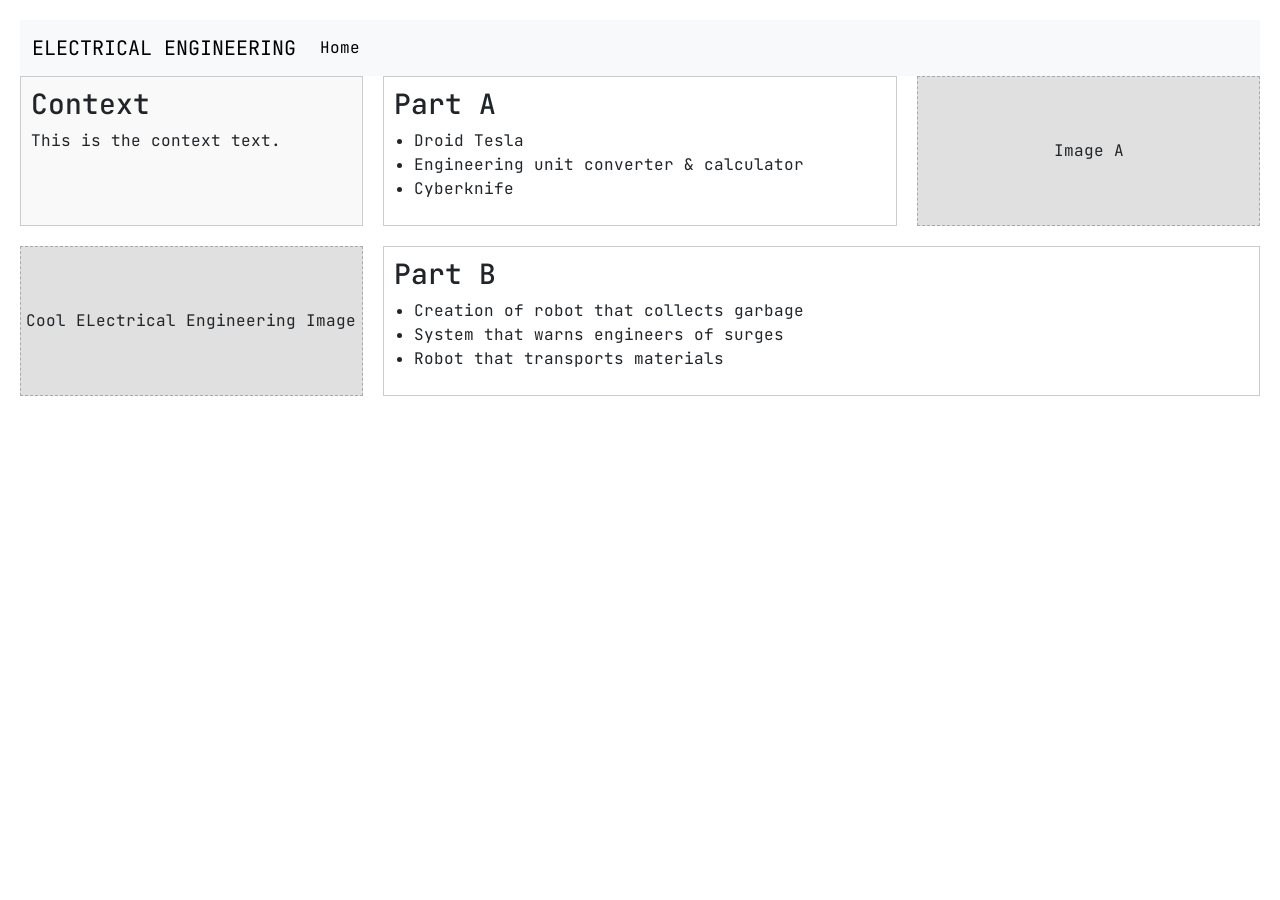
==== index.html @ 8404602d "Sun, May 3, 2026, 11:55 PM -04:00" ====
<!DOCTYPE html>
<html>
    <head>
         <script src="https://aframe.io/releases/1.7.1/aframe.min.js"></script>
        <!-- Required meta tags -->
         <link rel="preconnect" href="https://fonts.googleapis.com">
<link rel="preconnect" href="https://fonts.gstatic.com" crossorigin>
<link href="https://fonts.googleapis.com/css2?family=JetBrains+Mono:ital,wght@0,100..800;1,100..800&family=Londrina+Outline&family=Orbitron:wght@400..900&family=Oxanium:wght@200..800&family=Saira+Stencil+One&family=Syne:wght@400..800&display=swap" rel="stylesheet">

        <meta charset="utf-8">
        <meta name="viewport" content="width=device-width, initial-scale=1">

        <link href="https://cdn.jsdelivr.net/npm/bootstrap@5.3.0-alpha1/dist/css/bootstrap.min.css" rel="stylesheet" />
        <link href="style.css" rel="stylesheet" type="text/css" />

        <title> Title </title>

        <style>

            /* CSS */

        </style>

        <title>Title</title>
    </head>
    <body>
        <nav class="navbar navbar-expand-lg bg-body-tertiary">
  <div class="container-fluid">
    <a class="navbar-brand" href="#"> ELECTRICAL ENGINEERING</a>
    <button class="navbar-toggler" type="button" data-bs-toggle="collapse" data-bs-target="#navbarNav" aria-controls="navbarNav" aria-expanded="false" aria-label="Toggle navigation">
      <span class="navbar-toggler-icon"></span>
    </button>
    <div class="collapse navbar-collapse" id="navbarNav">
      <ul class="navbar-nav">
        <li class="nav-item">
          <a class="nav-link active" aria-current="page" href="#">Home</a>
        </li>
      </ul>
    </div>
  </div>
</nav>
        <!-- HTML -->
<div class="container-grid">
    <div class="context">
        <h3>Context</h3>
        <p>This is the context text.</p>
    </div>

    <div class="part-a">
        <h3>Part A</h3>
        <ul>
            <li>Droid Tesla</li>
            <li>Engineering unit converter & calculator</li>
            <li>Cyberknife</li>
        </ul>
    </div>

    <div class="image-a">Image A</div>
    <div class= "aframe-box">
      <div class="container mt-4">
  <div class="row justify-content-center">
    <div class="col-auto">
    <a-scene embedded style="width: 400px; height: 300px; container text-center;">
        <a-box position="0 0.5 0" width="2" height="0.2" depth="3" color="#606060"></a-box>
<!-- Right Back Wheel -->
<a-cylinder position="1 0.5 1" radius="0.4" height="0.1" rotation="0 0 90" color="black"></a-cylinder>
<!-- Left Back Wheel -->
 <a-cylinder position="-1 0.5 1" radius="0.4" height="0.1" rotation="0 0 90" color="black"></a-cylinder>
 <!-- Right Front Wheel -->
  <a-cylinder position="1 0.5 -1" radius="0.4" height="0.1" rotation="0 0 90" color="black"></a-cylinder>
  <!-- Left Front Wheel -->
   <a-cylinder position="-1 0.5 -1" radius="0.4" height="0.1" rotation="0 0 90" color="black"></a-cylinder>
   <!-- DAY 2-->
<!-- The outer part of the bin -->
<a-box position="0 1 -0.4" width="1.8" height="1.6" depth="1.4" color="#FFC65D"></a-box>
<!-- The "inside" of the bin (hollow look) -->
<a-box position="0 1.85 -0.4" width="1.6" height="0.1" depth="1.2" color="#222"></a-box>

<!-- DAY 2:EYES -->
<!-- Left Eye -->
<a-sphere position="-0.5 1.1 0.5" radius="0.15" color="white"></a-sphere>
<a-sphere position="-0.5 1.1 0.65" radius="0.06" color="red"></a-sphere>
<!-- Right Eye -->
<a-sphere position="0.3 1.1 0.5" radius="0.15" color="white"></a-sphere>
<a-sphere position="0.3 1.1 0.65" radius="0.06" color="red"></a-sphere>
<!-- DAY 3: COLLECTION ARM -->

  <!-- The long arm -->
  <a-box position="0 0.6 1.6" width="0.3" height="0.15" depth="1.2" color="yellow" ></a-box>

  <!-- The hand (gripper) -->
  <a-box position="0 0.5 2.3" width="0.9" height="0.15" depth="0.3" color="black"></a-box>


      <a-sky color="white"></a-sky>
      <a-camera position="0 2 6"></a-camera>
    </a-scene>
    </div>
    </div>
    </div>
</div>

    <div class="image-b"> Cool ELectrical Engineering Image</div>


    <div class="part-b">
        <h3>Part B</h3>
        <ul>
            <li>Creation of robot that collects garbage</li>
            <li>System that warns engineers of surges</li>
            <li>Robot that transports materials</li>
        </ul>
    </div>
</div>

        <script src="https://cdn.jsdelivr.net/npm/bootstrap@5.3.0-alpha1/dist/js/bootstrap.bundle.min.js"></script>
        <!-- <script src="script.js"></script> -->
        <script>
            // JS


        </script>
    </body>
</html>
---- style.css ----
body {
            font-family: 'JetBrains Mono', monospace;
            margin: 20px;
        }

        .container-grid {
            display: grid;
            grid-template-columns: 2fr 3fr 2fr;
            grid-template-rows: auto auto;
            gap: 20px;
        }

        .context {
            grid-column: 1 / 2;
            grid-row: 1 / 2;
            background-color: #f9f9f9;
            padding: 10px;
            border: 1px solid #ccc;
        }

        .part-a {
            grid-column: 2 / 3;
            grid-row: 1 / 2;
            padding: 10px;
            border: 1px solid #ccc;
        }

        .image-a {
            grid-column: 3 / 4;
            grid-row: 1 / 2;
            background-color: #e0e0e0;
            min-height: 150px;
            display: flex;
            justify-content: center;
            align-items: center;
            border: 1px dashed #aaa;
        }

        .image-b {
            grid-column: 1 / 2;
            grid-row: 2 / 3;
            background-color: #e0e0e0;
            min-height: 150px;
            display: flex;
            justify-content: center;
            align-items: center;
            border: 1px dashed #aaa;
        }

        .part-b {
            grid-column: 2 / 4;
            grid-row: 2 / 3;
            padding: 10px;
            border: 1px solid #ccc;
        }

        ul {
            margin: 0;
            padding-left: 20px;
        }
        .aframe-box {
             display: flex;
             justify-content: center;

        }
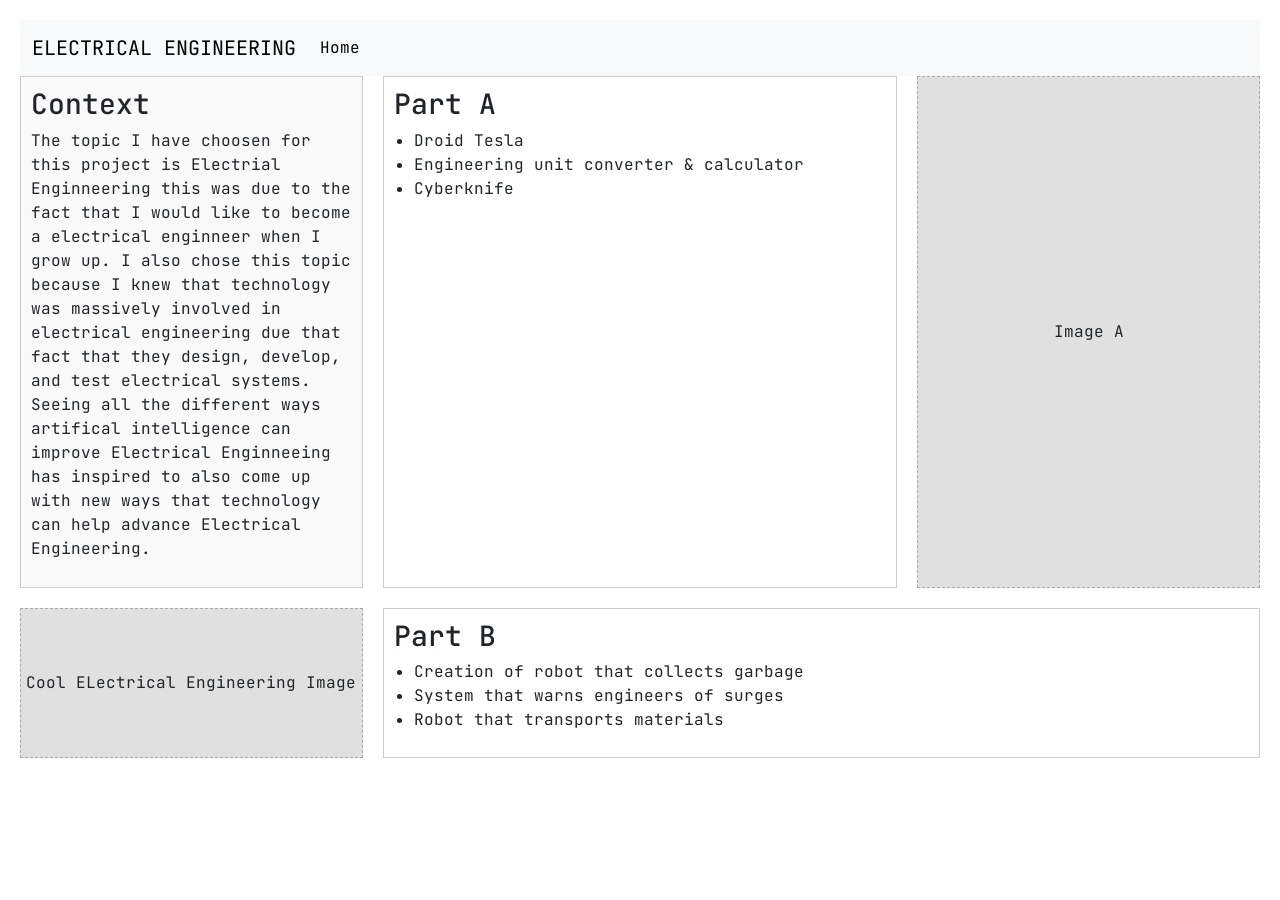
==== commit 6b9df57c: "finished context" ====
--- a/index.html
+++ b/index.html
@@ -43,7 +43,7 @@
 <div class="container-grid">
     <div class="context">
         <h3>Context</h3>
-        <p>This is the context text.</p>
+        <p>The topic I have choosen for this project is Electrial Enginneering this was due to the fact that I would like to become a electrical enginneer when I grow up. I also chose this topic because I knew that technology was massively involved in electrical engineering due that fact that they design, develop, and test electrical systems. Seeing all the different ways artifical intelligence can improve Electrical Enginneeing has inspired to also come up with new ways that technology can help advance Electrical Engineering.</p>
     </div>
 
     <div class="part-a">
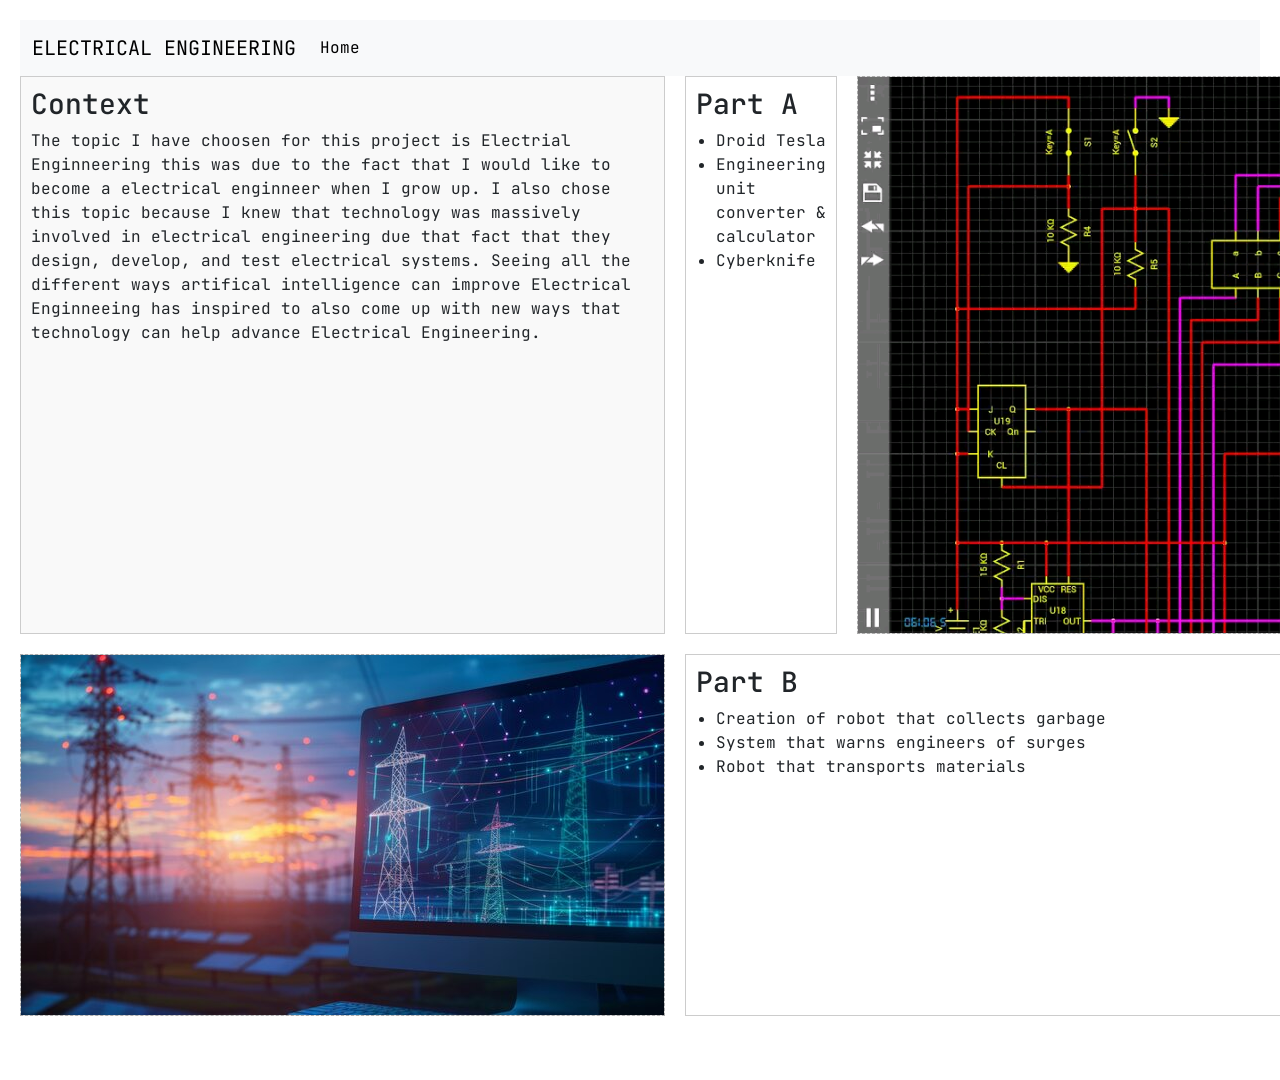
==== commit 27af0790: "added images" ====
--- a/index.html
+++ b/index.html
@@ -55,7 +55,9 @@
         </ul>
     </div>
 
-    <div class="image-a">Image A</div>
+    <div class="image-a">
+<img src="droidtesla.png" alt=" How the system looks like">
+</div>
     <div class= "aframe-box">
       <div class="container mt-4">
   <div class="row justify-content-center">
@@ -100,7 +102,9 @@
     </div>
 </div>
 
-    <div class="image-b"> Cool ELectrical Engineering Image</div>
+    <div class="image-b">
+        <img src="electrical-engineering.jpg" alt="Cool photo showing what electrical engineering is">
+    </div>
 
 
     <div class="part-b">
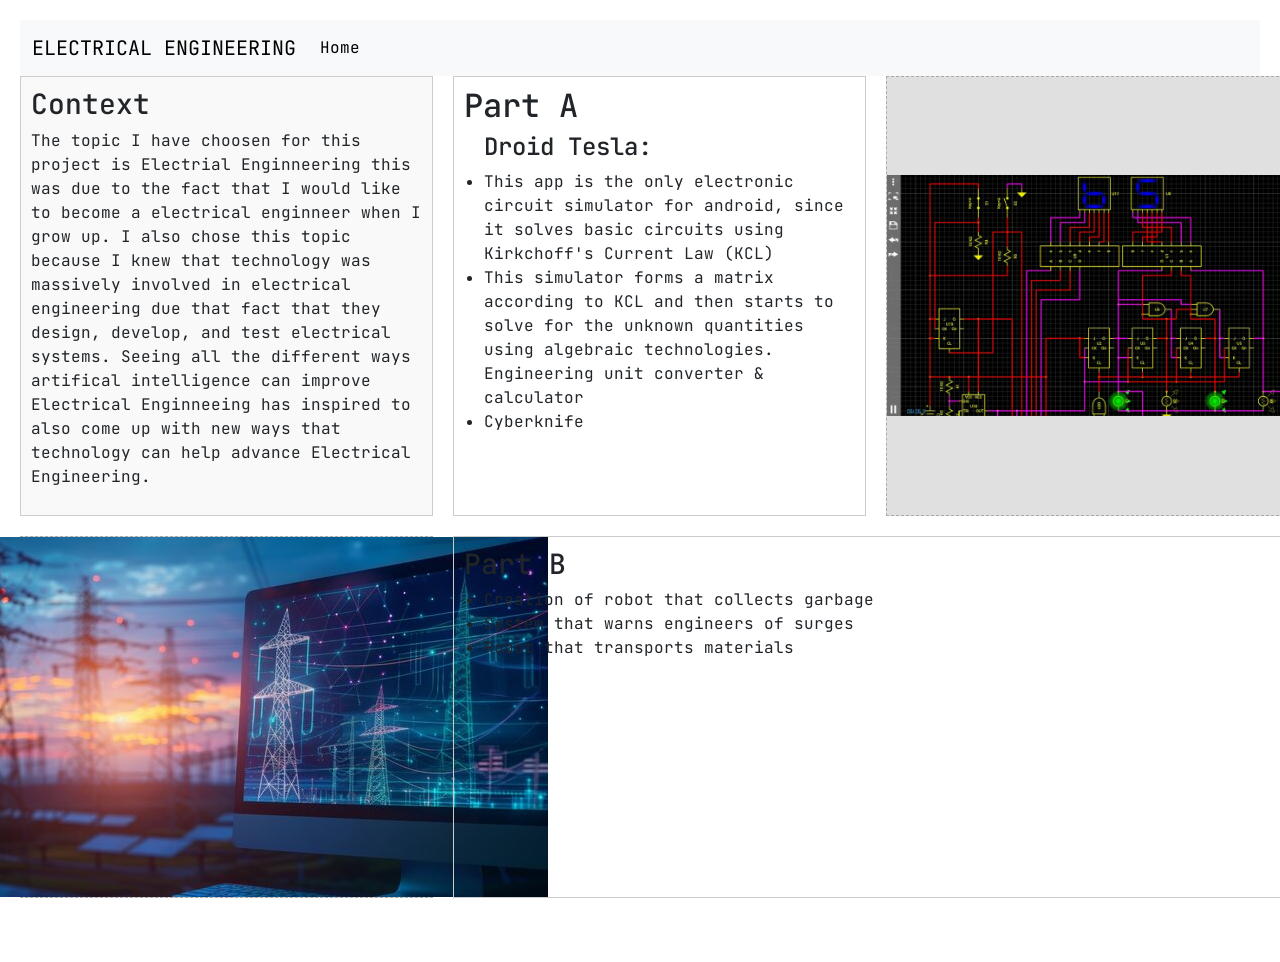
==== commit 49486684: "Mon, May 4, 2026, 12:13 PM -04:00" ====
--- a/index.html
+++ b/index.html
@@ -47,16 +47,18 @@
     </div>
 
     <div class="part-a">
-        <h3>Part A</h3>
+        <h2>Part A</h2>
         <ul>
-            <li>Droid Tesla</li>
-            <li>Engineering unit converter & calculator</li>
+            <h4>Droid Tesla:</h4>
+            <li> This app is the only electronic circuit simulator for android, since it solves basic circuits using Kirkchoff's Current Law (KCL)</li>
+            <li>This simulator forms a matrix according to KCL and then starts to solve for the unknown quantities using algebraic technologies.</li>
+            <p2>Engineering unit converter & calculator</li>
             <li>Cyberknife</li>
         </ul>
     </div>
 
     <div class="image-a">
-<img src="droidtesla.png" alt=" How the system looks like">
+<img class="droid-telsa-image" src="droidtesla.png" alt=" How the system looks like">
 </div>
     <div class= "aframe-box">
       <div class="container mt-4">
--- a/style.css
+++ b/style.css
@@ -5,7 +5,7 @@
 
         .container-grid {
             display: grid;
-            grid-template-columns: 2fr 3fr 2fr;
+            grid-template-columns: 33.33% 33.3% 33.3%;
             grid-template-rows: auto auto;
             gap: 20px;
         }
@@ -34,6 +34,10 @@
             justify-content: center;
             align-items: center;
             border: 1px dashed #aaa;
+        }
+        .droid-telsa-image {
+            width: 100%;
+            height: auto;
         }
 
         .image-b {
@@ -65,4 +69,3 @@
         }
 
 
-
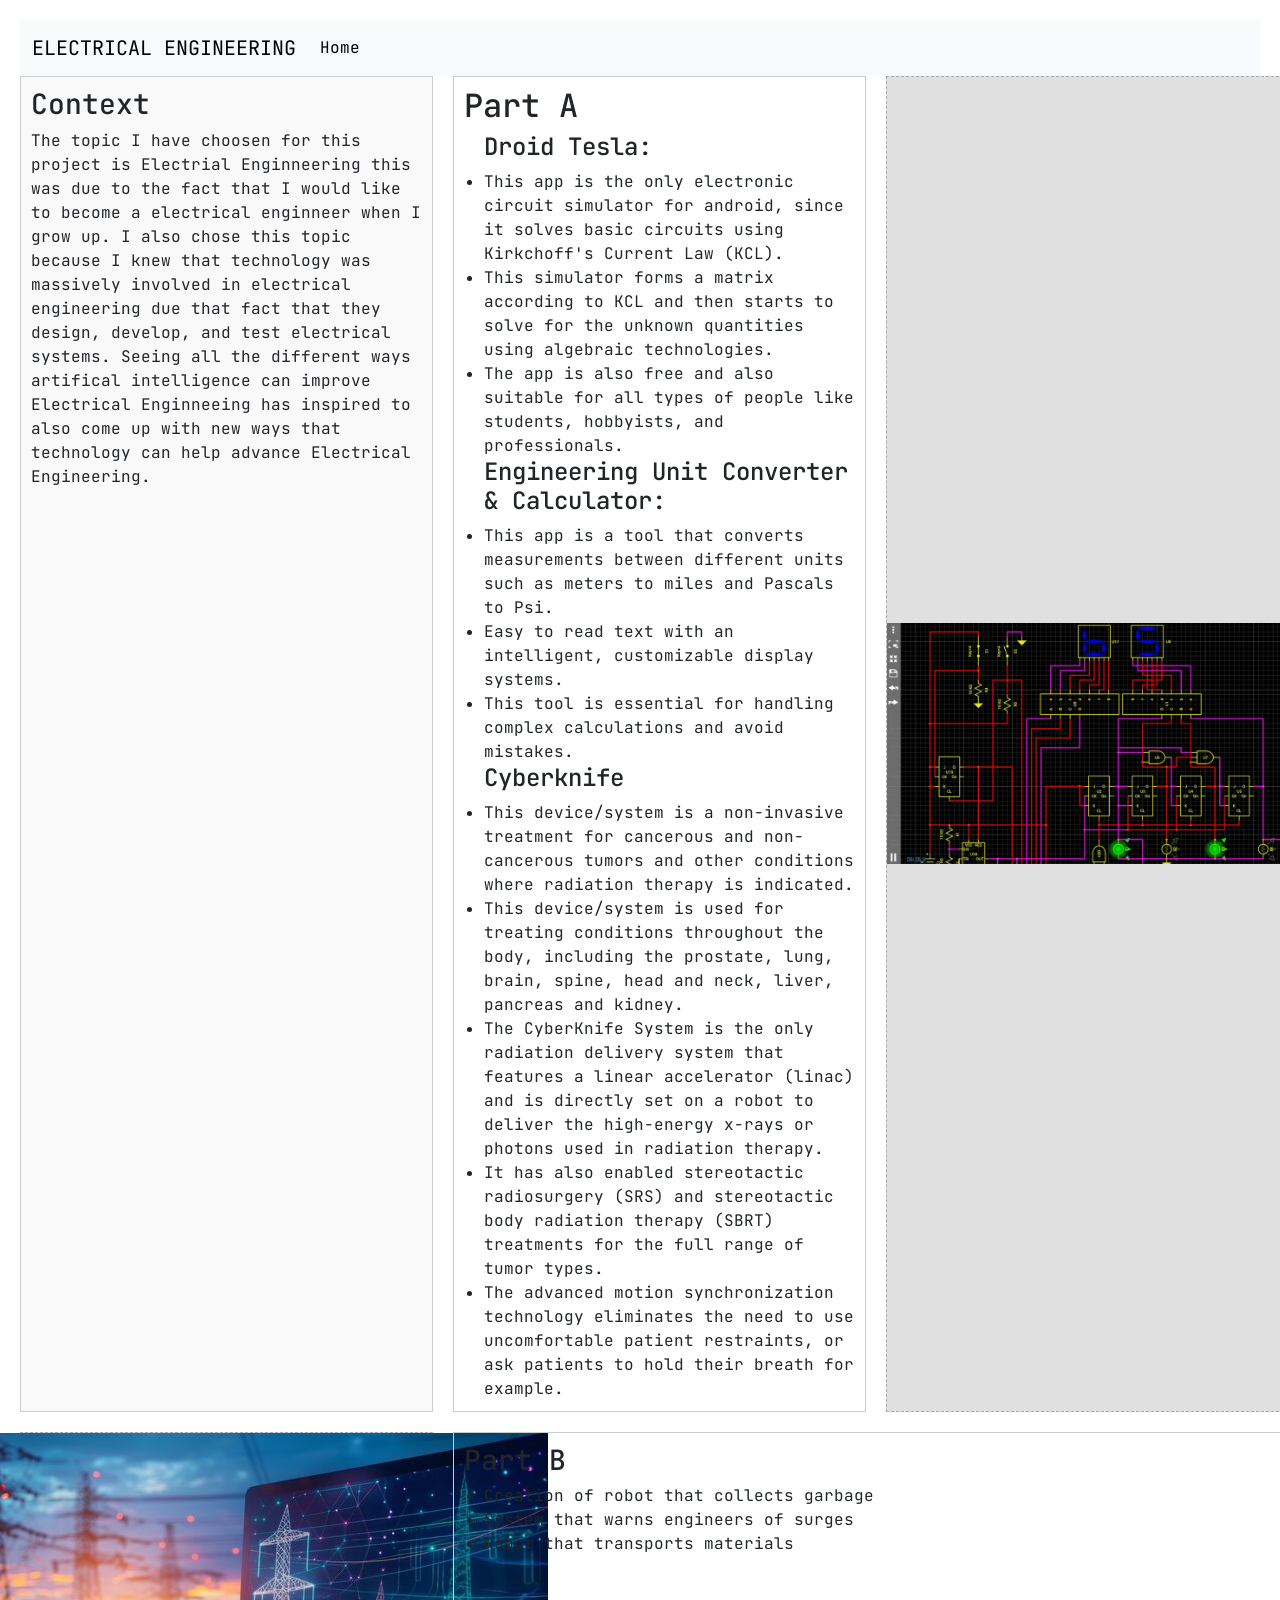
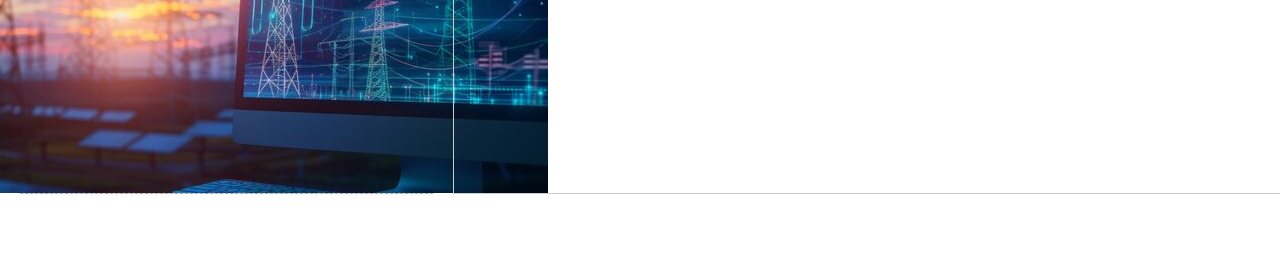
==== commit 2f50f062: "finished Part A and need to finish part B" ====
--- a/index.html
+++ b/index.html
@@ -50,10 +50,19 @@
         <h2>Part A</h2>
         <ul>
             <h4>Droid Tesla:</h4>
-            <li> This app is the only electronic circuit simulator for android, since it solves basic circuits using Kirkchoff's Current Law (KCL)</li>
+            <li> This app is the only electronic circuit simulator for android, since it solves basic circuits using Kirkchoff's Current Law (KCL).</li>
             <li>This simulator forms a matrix according to KCL and then starts to solve for the unknown quantities using algebraic technologies.</li>
-            <p2>Engineering unit converter & calculator</li>
-            <li>Cyberknife</li>
+            <li> The app is also free and also suitable for all types of people like students, hobbyists, and professionals.</li>
+            <h4>Engineering Unit Converter & Calculator:</h4>
+            <li>This app is a tool that converts measurements between different units such as meters to miles and Pascals to Psi.</li>
+            <li> Easy to read text with an intelligent, customizable display systems.</li>
+            <li>This tool is essential for handling complex calculations and avoid mistakes.</li>
+            <h4>Cyberknife</h4>
+            <li> This device/system is a non-invasive treatment for cancerous and non-cancerous tumors and other conditions where radiation therapy is indicated.</li>
+            <li>This device/system is used for treating conditions throughout the body, including the prostate, lung, brain, spine, head and neck, liver, pancreas and kidney.</li>
+            <li>The CyberKnife System is the only radiation delivery system that features a linear accelerator (linac) and is directly set on a robot to deliver the high-energy x-rays or photons used in radiation therapy.</li>
+            <li>It has also enabled stereotactic radiosurgery (SRS) and stereotactic body radiation therapy (SBRT) treatments for the full range of tumor types.</li>
+            <li>The advanced motion synchronization technology eliminates the need to use uncomfortable patient restraints, or ask patients to hold their breath for example.</li>
         </ul>
     </div>
 
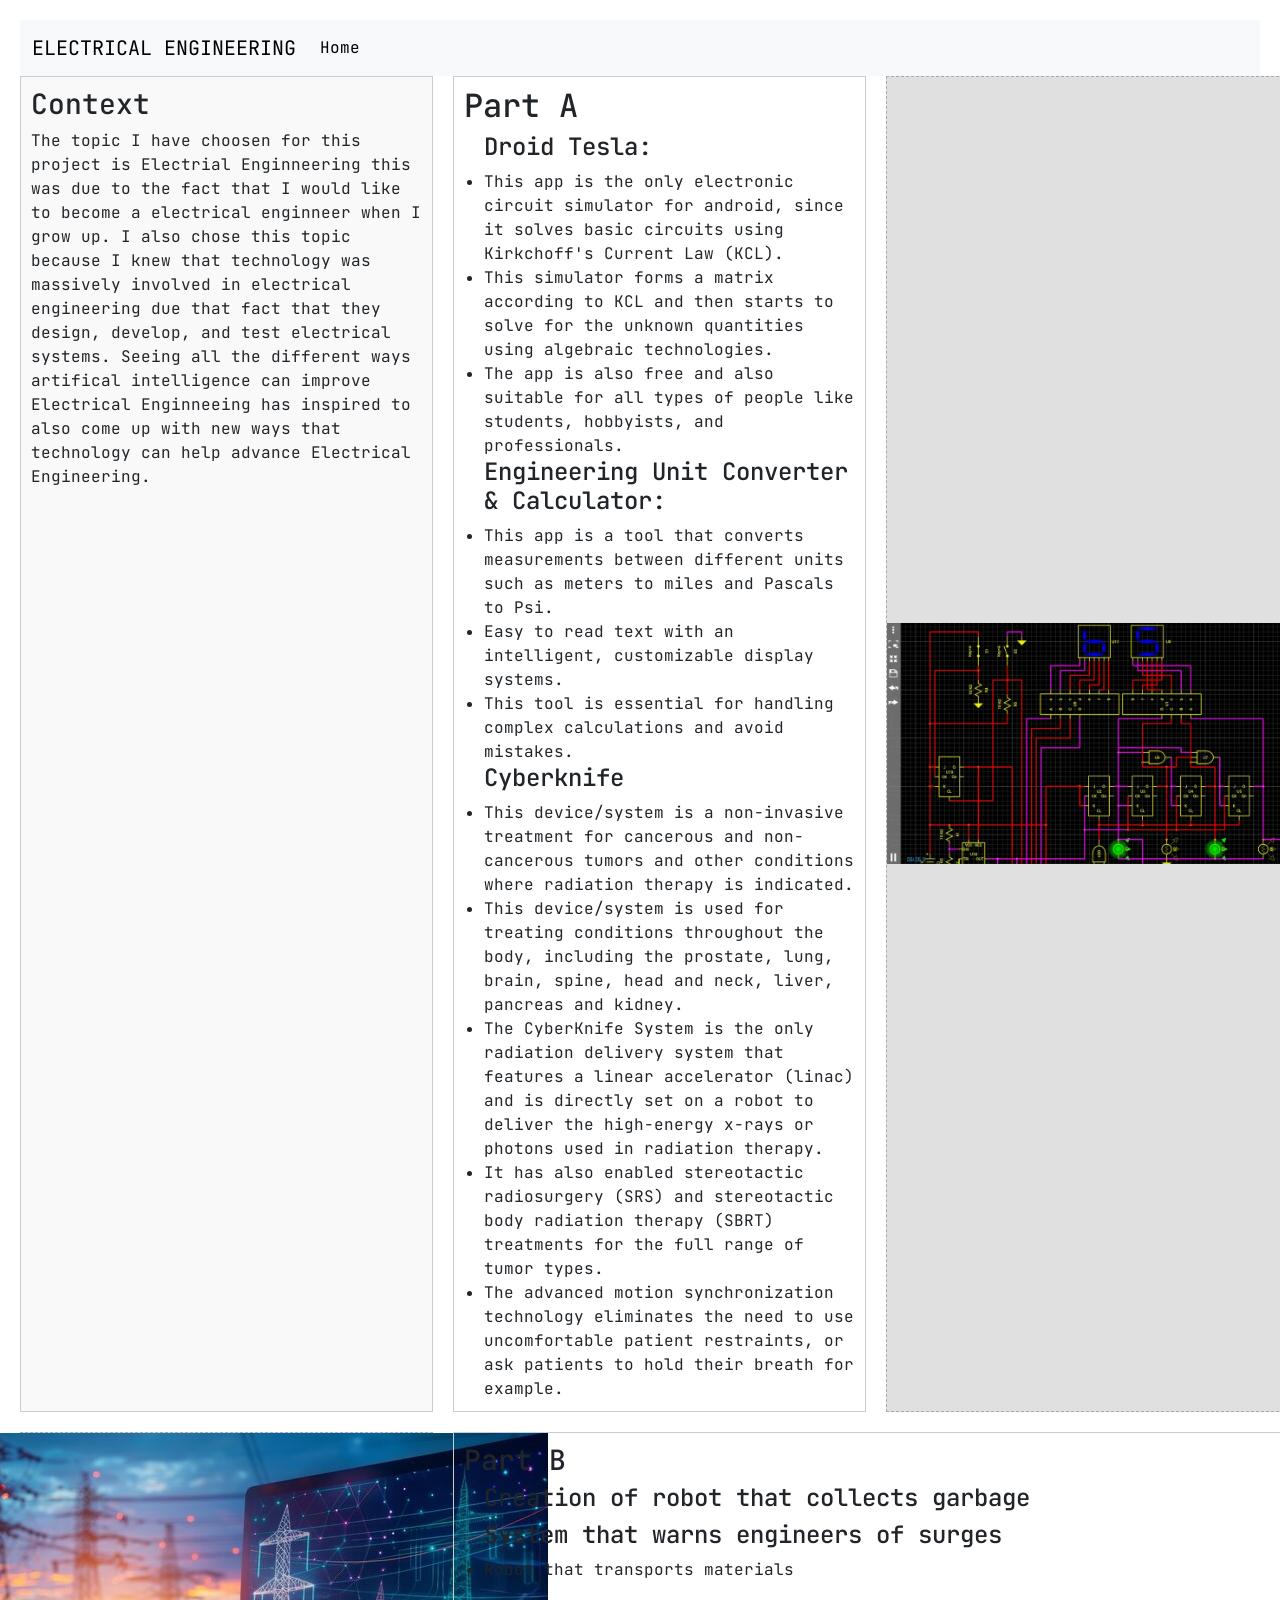
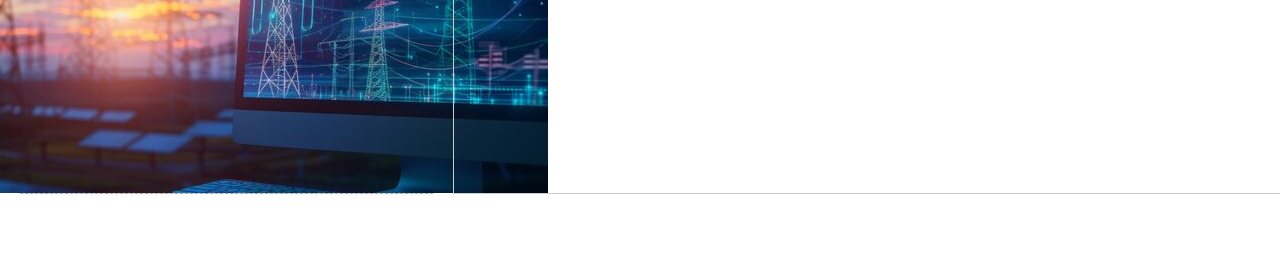
==== commit 2f6bd176: "Sun, May 10, 2026, 3:17 PM -04:00" ====
--- a/index.html
+++ b/index.html
@@ -121,8 +121,8 @@
     <div class="part-b">
         <h3>Part B</h3>
         <ul>
-            <li>Creation of robot that collects garbage</li>
-            <li>System that warns engineers of surges</li>
+            <h4>Creation of robot that collects garbage</h4>
+            <h4>System that warns engineers of surges</h4>
             <li>Robot that transports materials</li>
         </ul>
     </div>
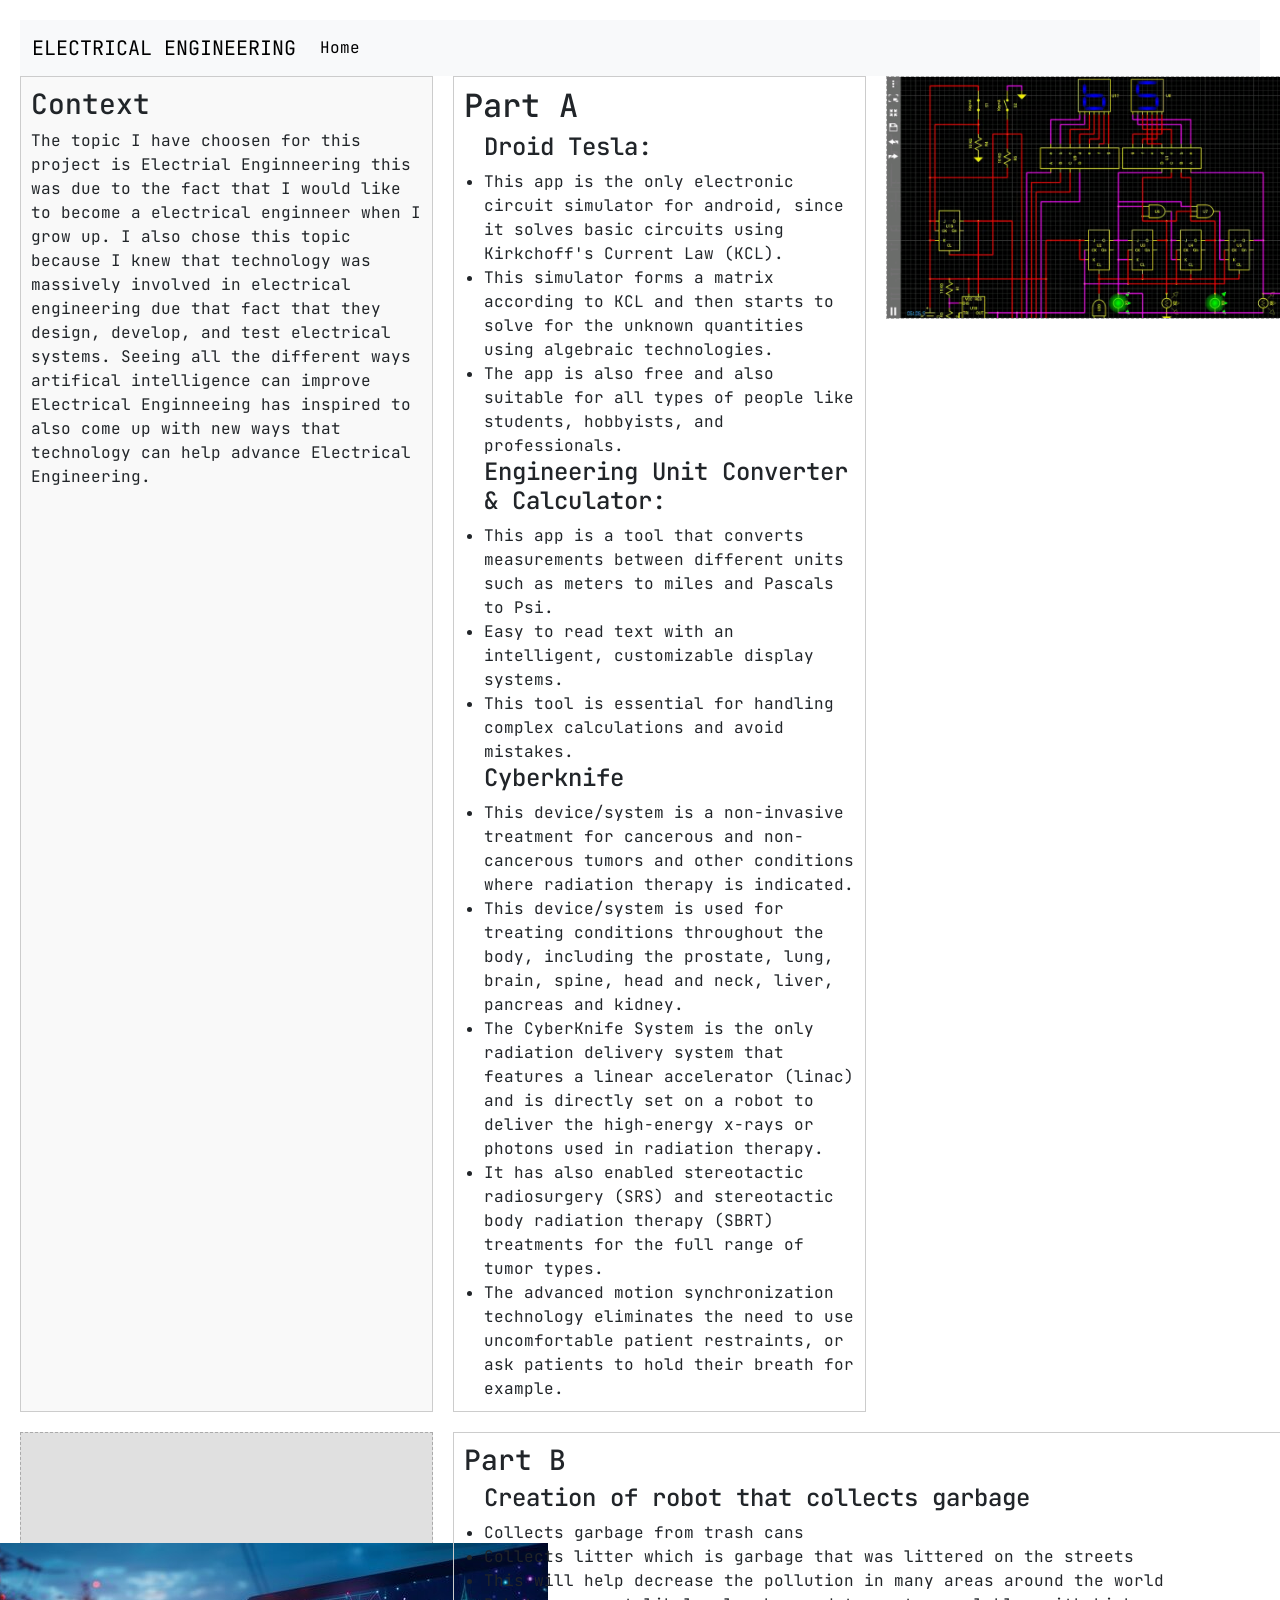
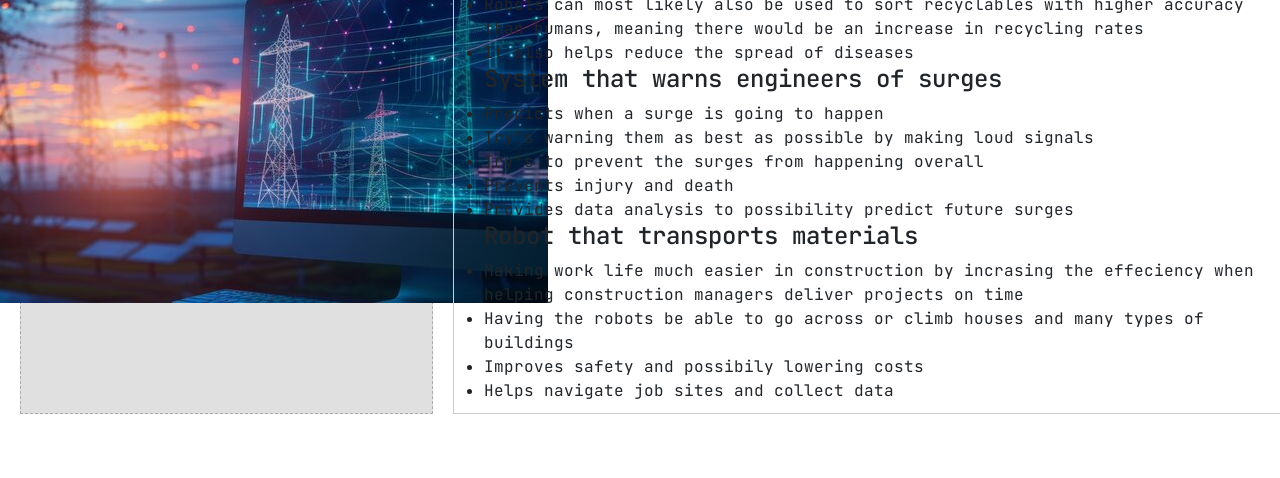
==== commit 7363c10a: "Sun, May 10, 2026, 7:48 PM -04:00" ====
--- a/index.html
+++ b/index.html
@@ -122,8 +122,22 @@
         <h3>Part B</h3>
         <ul>
             <h4>Creation of robot that collects garbage</h4>
+            <li> Collects garbage from trash cans</li>
+            <li> Collects litter which is garbage that was littered on the streets</li>
+            <li> This will help decrease the pollution in many areas around the world </li>
+  <li>Robots can most likely also be used to sort recyclables with higher accuracy than humans, meaning there would be an increase in recycling rates </li>
+  <li>It also helps reduce the spread of diseases</li>
             <h4>System that warns engineers of surges</h4>
-            <li>Robot that transports materials</li>
+            <li>Predicts when a surge is going to happen</li>
+            <li> Try's warning them as best as possible by making loud signals</li>
+            <li>Try's to prevent the surges from happening overall</li>
+            <li>Prevents injury and death</li>
+            <li> Provides data analysis to possibility predict future surges</li>
+            <h4>Robot that transports materials</h4>
+            <li> Making work life much easier in construction by incrasing the effeciency when helping construction managers deliver projects on time</li>
+            <li> Having the robots be able to go across or climb houses and many types of buildings</li>
+            <li> Improves safety and possibily lowering costs</li>
+            <li> Helps navigate job sites and collect data</li>
         </ul>
     </div>
 </div>
--- a/style.css
+++ b/style.css
@@ -25,7 +25,9 @@
             border: 1px solid #ccc;
         }
 
-        .image-a {
+        .droid-telsa-image {
+            width: 100%;
+            height: auto;
             grid-column: 3 / 4;
             grid-row: 1 / 2;
             background-color: #e0e0e0;
@@ -34,10 +36,6 @@
             justify-content: center;
             align-items: center;
             border: 1px dashed #aaa;
-        }
-        .droid-telsa-image {
-            width: 100%;
-            height: auto;
         }
 
         .image-b {
@@ -49,6 +47,7 @@
             justify-content: center;
             align-items: center;
             border: 1px dashed #aaa;
+            object-fit: cover;
         }
 
         .part-b {
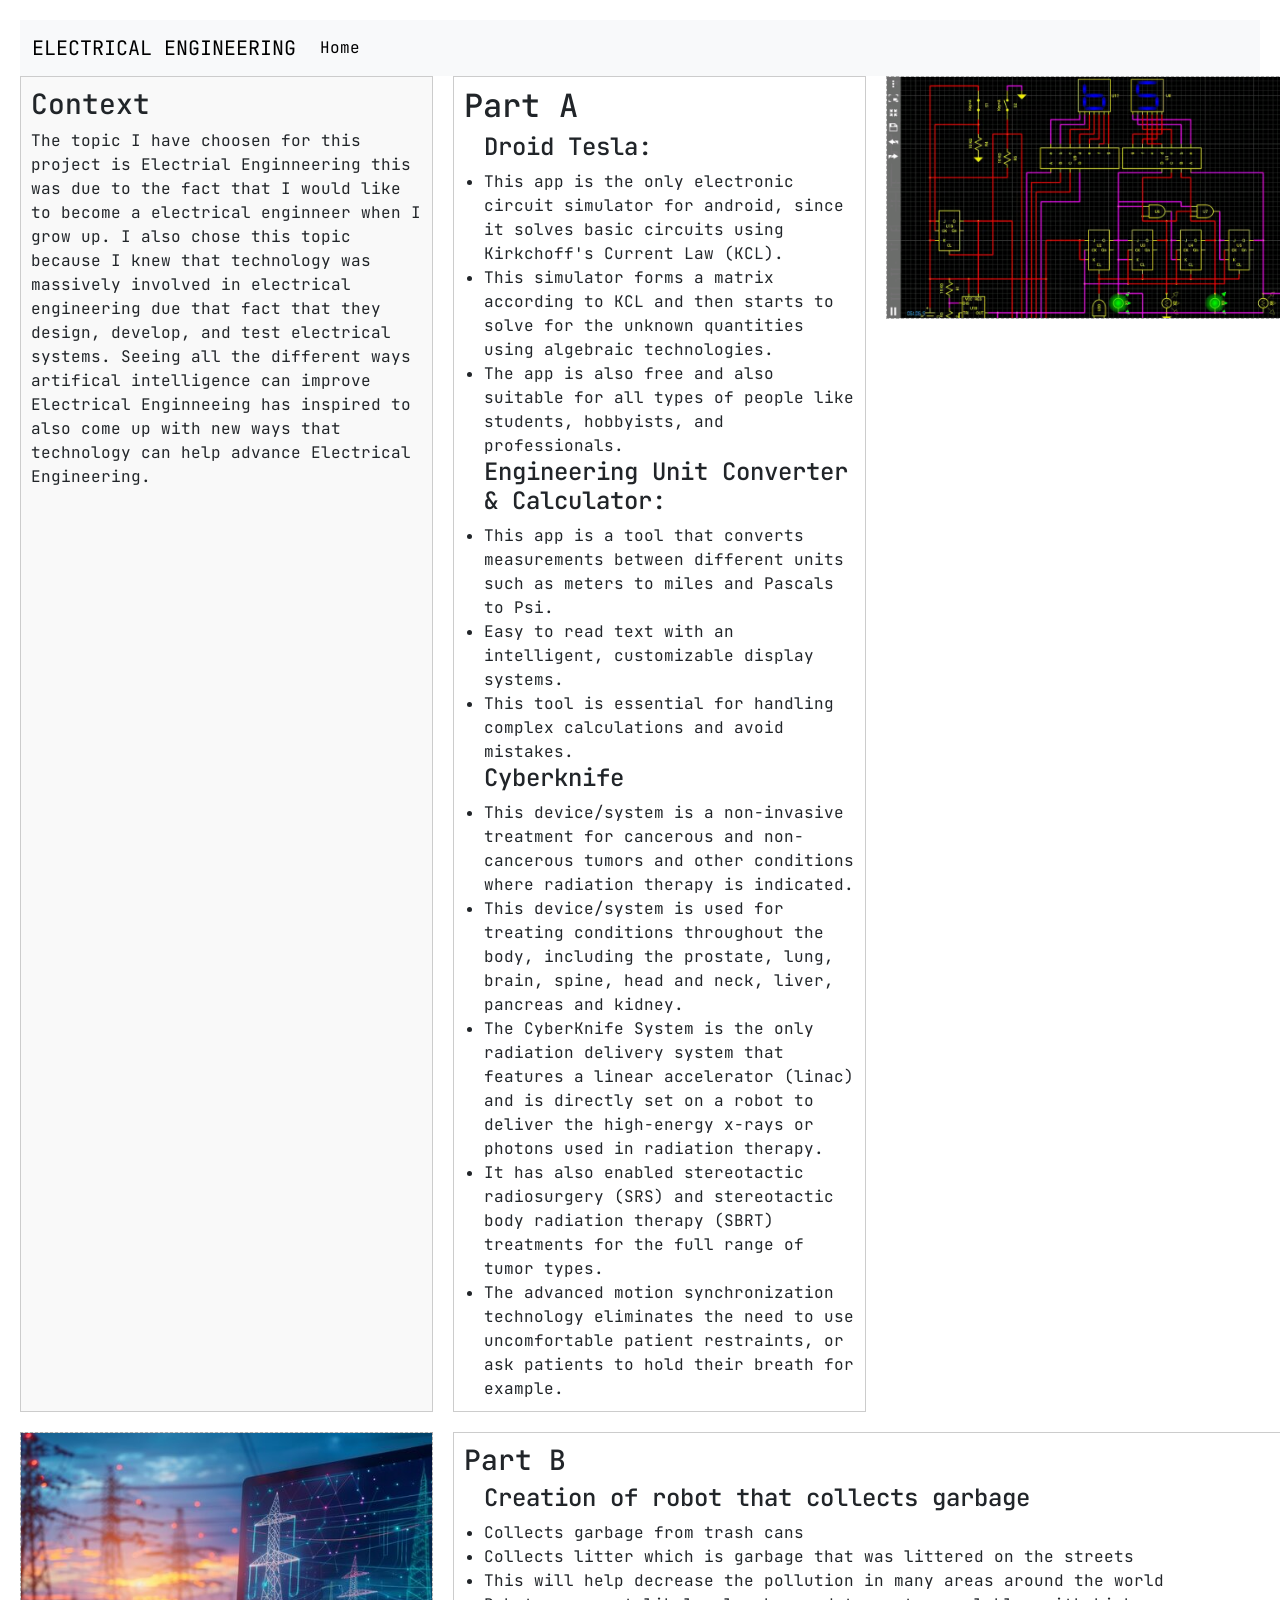
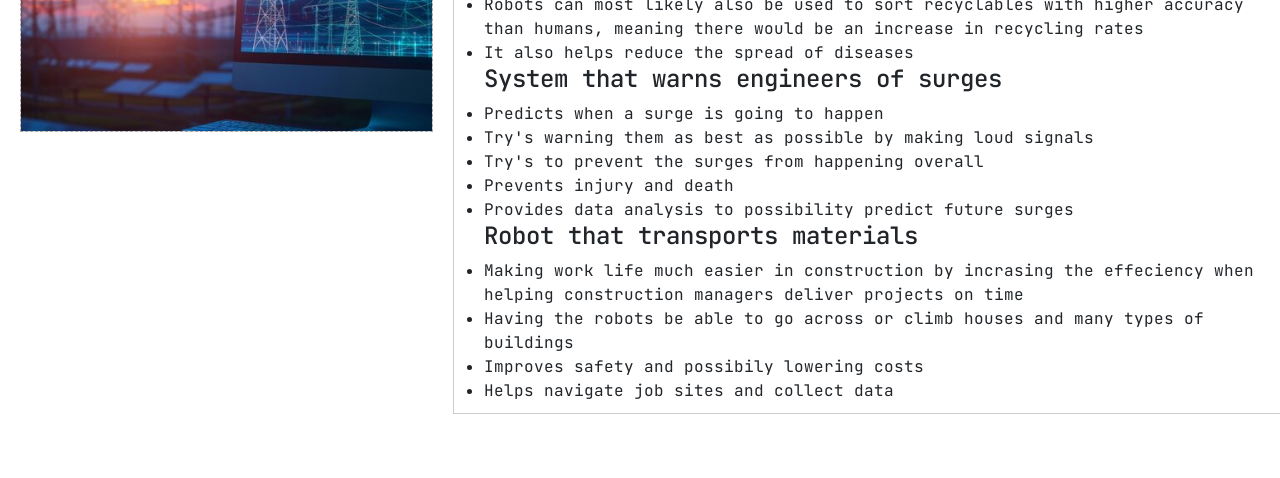
==== commit 74a1c50a: "Tue, May 12, 2026, 9:07 AM -04:00" ====
--- a/index.html
+++ b/index.html
@@ -33,7 +33,7 @@
     <div class="collapse navbar-collapse" id="navbarNav">
       <ul class="navbar-nav">
         <li class="nav-item">
-          <a class="nav-link active" aria-current="page" href="#">Home</a>
+          <a class="nav-link active" aria-current="page" href="https://ethanl6877.github.io/sep10-freedom-project/2nd.html">Home</a>
         </li>
       </ul>
     </div>
--- a/style.css
+++ b/style.css
@@ -38,17 +38,29 @@
             border: 1px dashed #aaa;
         }
 
-        .image-b {
-            grid-column: 1 / 2;
-            grid-row: 2 / 3;
-            background-color: #e0e0e0;
-            min-height: 150px;
-            display: flex;
-            justify-content: center;
-            align-items: center;
-            border: 1px dashed #aaa;
-            object-fit: cover;
-        }
+      .image-b {
+    grid-column: 1 / 2;
+    grid-row: 2 / 3;
+    background-color: #e0e0e0;
+    min-height: 150px;
+
+    display: flex;
+    justify-content: center;
+    align-items: center;
+
+    border: 1px dashed #aaa;
+
+    width: 100%;
+    height: 300px;
+
+    overflow: hidden;
+}
+
+.image-b img{
+    width: 100%;
+    height: 100%;
+    object-fit: cover;
+}
 
         .part-b {
             grid-column: 2 / 4;
